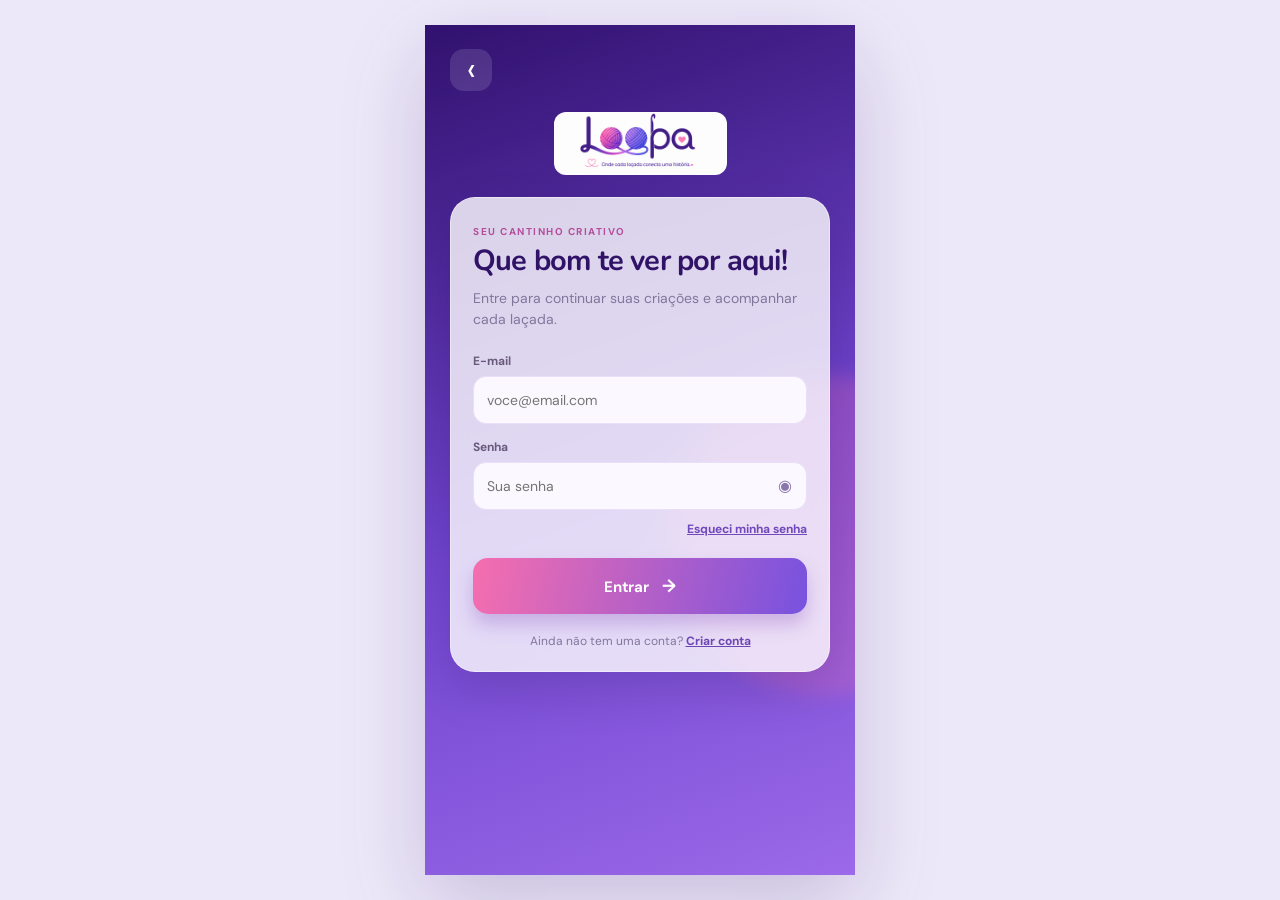
==== login.html @ f7f5de1f "App Loopa" ====
<!doctype html>
<html lang="pt-BR">
  <head>
    <link rel="preconnect" href="https://fonts.googleapis.com" />
    <link rel="preconnect" href="https://fonts.gstatic.com" crossorigin />

    <meta charset="UTF-8" />
    <meta name="viewport" content="width=device-width, initial-scale=1.0" />
    <title>Entrar — Loopa</title>
  
    <link href="https://fonts.googleapis.com/css2?family=DM+Sans:wght@400;500;600;700&family=Nunito:wght@700;800;900&display=swap" rel="stylesheet" />

    <link rel="stylesheet" href="styles/index.css" />
  </head>
  <body>
    <main class="login-page">
      <a href="index.html" class="back-link" aria-label="Voltar para a página inicial">‹</a>

      <div class="brand" aria-label="Loopa">
        <img src="assets/logomarca-loopa.png" alt="" />
      </div>

      <section class="login-card" aria-labelledby="login-title">

        <p class="eyebrow">SEU CANTINHO CRIATIVO</p>

        <h1 id="login-title">Que bom te ver por aqui!</h1>

        <p class="intro">Entre para continuar suas criações e acompanhar cada laçada.</p>
        
        <form id="login-form">
          <label for="email">E-mail</label>
          <input id="email" name="email" type="email" placeholder="voce@email.com" autocomplete="email" required />
          <label for="password">Senha</label>

          <div class="password-field">
            <input id="password" name="password" type="password" placeholder="Sua senha" autocomplete="current-password" required />
            
            <button type="button" id="toggle-password" aria-label="Mostrar senha">◉</button>
          </div>

          <a class="forgot-link" href="#recuperar">Esqueci minha senha</a>

          <button class="submit-button" type="submit">Entrar <span>→</span></button>

        </form>

        <p class="new-account">Ainda não tem uma conta? 
          <a href="#cadastro" id="create-account">Criar conta</a>
        </p>

      </section>
      
      <p class="message" id="message" role="status"></p>
    </main>
    <script src="login.js"></script>
  </body>
</html>
---- styles/index.css ----
@import url(styles.css);
@import url(login.css);
@import url(projetos.css);
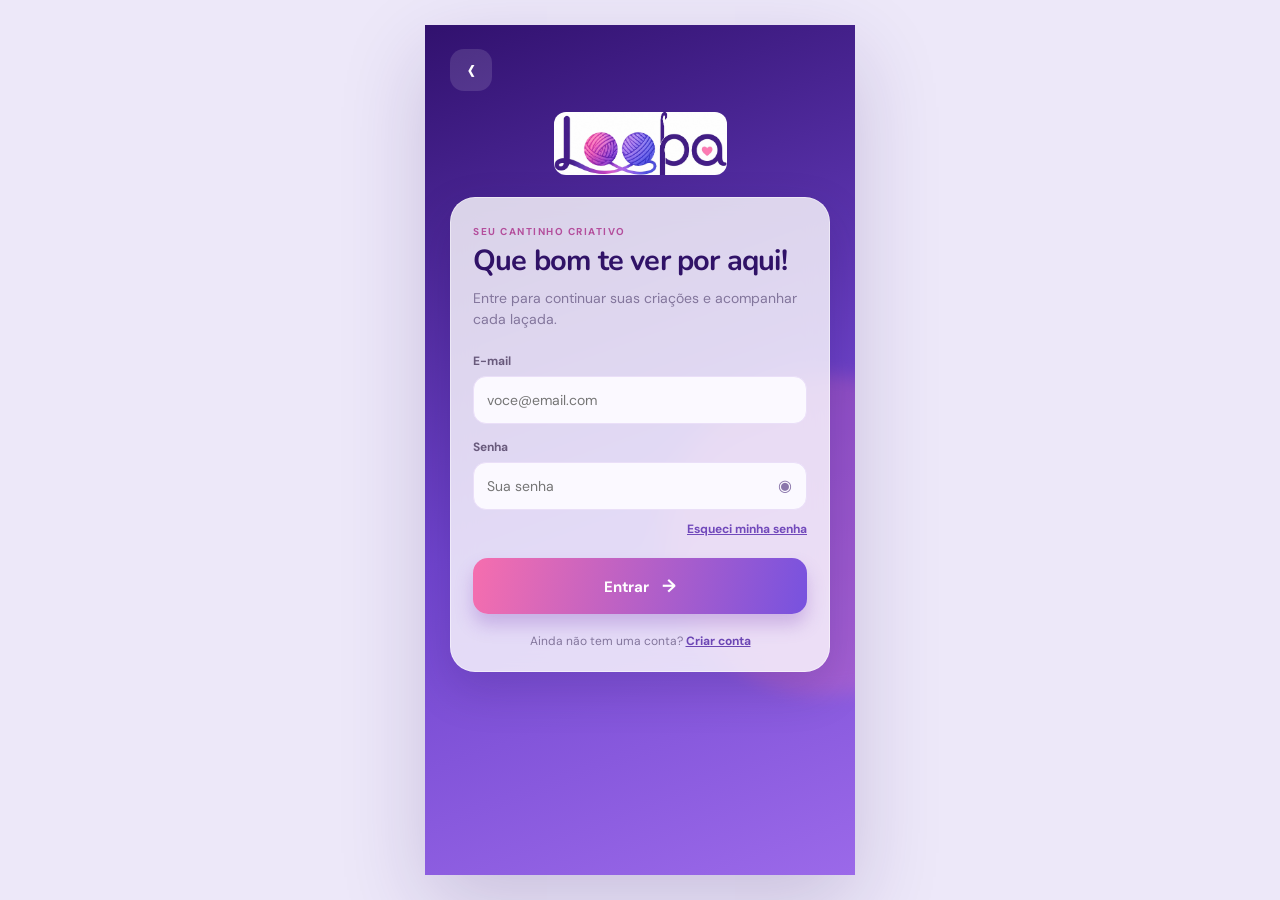
==== commit d2ca4e10: "fix bugs, new logo and finalize project" ====
--- a/login.html
+++ b/login.html
@@ -17,7 +17,7 @@
       <a href="index.html" class="back-link" aria-label="Voltar para a página inicial">‹</a>
 
       <div class="brand" aria-label="Loopa">
-        <img src="assets/logomarca-loopa.png" alt="" />
+        <img src="assets/logomarca-loopa.jpg" alt="Logomarca" />
       </div>
 
       <section class="login-card" aria-labelledby="login-title">
@@ -50,7 +50,7 @@
         </p>
 
       </section>
-      
+
       <p class="message" id="message" role="status"></p>
     </main>
     <script src="login.js"></script>
--- a/styles/index.css
+++ b/styles/index.css
@@ -1,3 +1,3 @@
-@import url(styles.css);
+@import url(welcome.css);
 @import url(login.css);
-@import url(projetos.css);
+@import url(projects.css);
